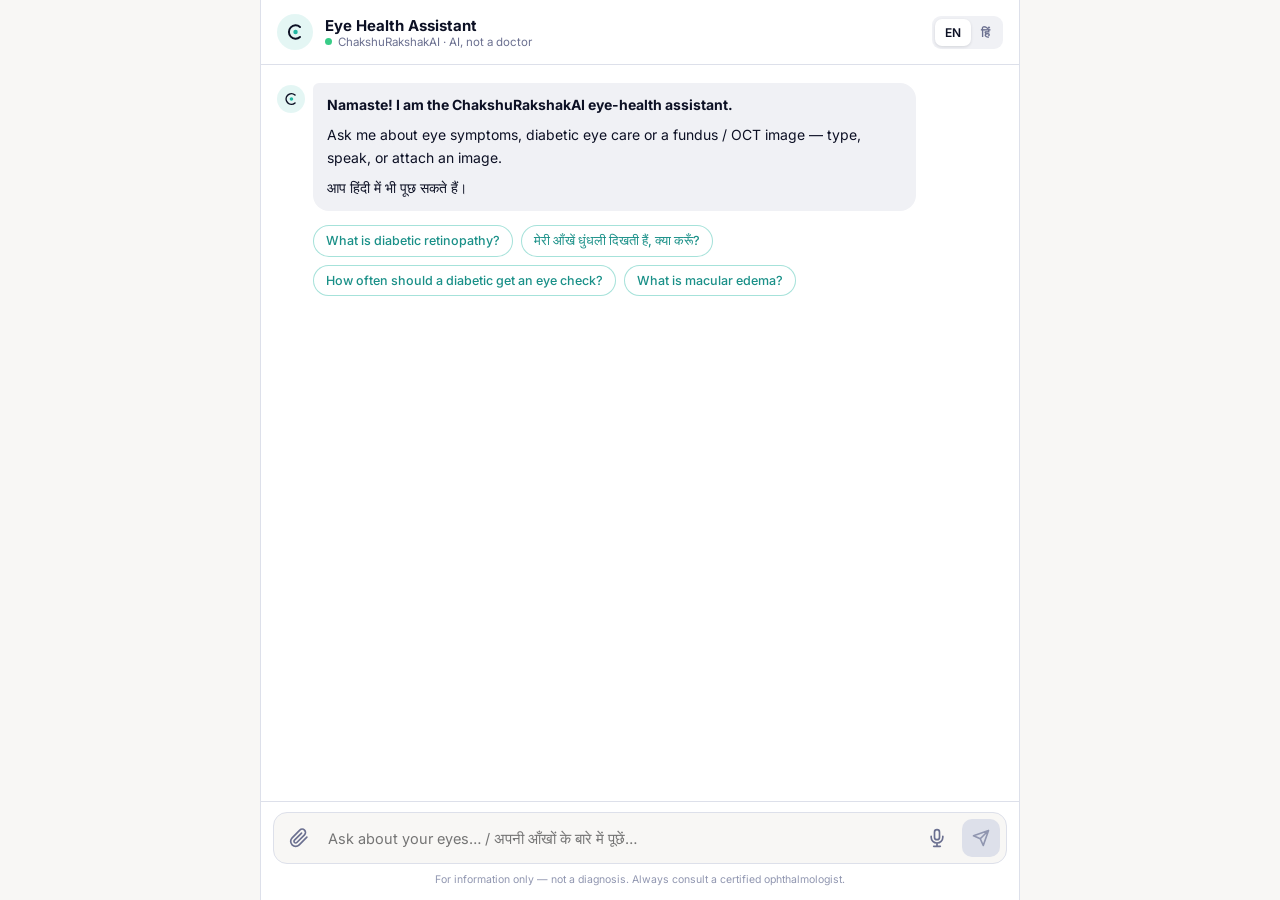
==== chat.html @ 50544662 "Stream the chatbot answer as it is written MedGemma runs on a GPU shared with training, so a complet" ====
<!DOCTYPE html>
<html lang="en">
<head>
<meta charset="UTF-8">
<meta name="viewport" content="width=device-width, initial-scale=1.0">
<title>Eye Health Assistant · ChakshuRakshakAI</title>
<link rel="preconnect" href="https://fonts.googleapis.com">
<link href="https://fonts.googleapis.com/css2?family=Inter:wght@400;500;600;700;800&display=swap" rel="stylesheet">
<style>
  :root{
    --navy:#0C1024;--teal:#22B7A3;--teal-d:#1a9088;--coral:#F6815E;
    --offwhite:#F8F7F5;--white:#FFFFFF;--g100:#F0F1F5;--g200:#DDE0EA;--g300:#BCC0D2;
    --g400:#9096B0;--g500:#6B7090;--g600:#4A5070;--red:#F35858;
  }
  *{box-sizing:border-box;margin:0;padding:0;}
  html,body{height:100%;}
  body{font-family:'Inter',system-ui,sans-serif;background:var(--offwhite);color:var(--navy);display:flex;justify-content:center;}
  .chat{display:flex;flex-direction:column;width:100%;max-width:760px;height:100%;background:var(--white);border-left:1px solid var(--g200);border-right:1px solid var(--g200);}

  /* Header */
  .head{display:flex;align-items:center;gap:12px;padding:14px 16px;border-bottom:1px solid var(--g200);background:var(--white);}
  .logo{width:36px;height:36px;border-radius:50%;background:rgba(34,183,163,.12);display:grid;place-items:center;flex:none;}
  .head-text{flex:1;min-width:0;}
  .head-title{font-size:15px;font-weight:700;}
  .head-sub{font-size:11.5px;color:var(--g500);display:flex;align-items:center;gap:6px;}
  .head-sub i{width:7px;height:7px;border-radius:50%;background:#38CC87;display:inline-block;}
  .lang{display:flex;background:var(--g100);border-radius:9px;padding:3px;flex:none;}
  .lang button{font:600 12px 'Inter',sans-serif;border:none;background:none;color:var(--g500);padding:6px 10px;border-radius:7px;cursor:pointer;}
  .lang button.on{background:var(--white);color:var(--navy);box-shadow:0 1px 3px rgba(12,16,36,.12);}
  .close{display:none;border:none;background:none;font-size:22px;line-height:1;color:var(--g500);cursor:pointer;padding:4px 6px;}
  body.embedded .close{display:block;}

  /* Messages */
  .msgs{flex:1;overflow-y:auto;padding:18px 16px 8px;display:flex;flex-direction:column;gap:12px;scroll-behavior:smooth;}
  .row{display:flex;gap:8px;max-width:88%;}
  .row.user{align-self:flex-end;flex-direction:row-reverse;}
  .avatar{width:28px;height:28px;border-radius:50%;flex:none;display:grid;place-items:center;background:rgba(34,183,163,.12);margin-top:2px;}
  .row.user .avatar{display:none;}
  .bubble{padding:11px 14px;border-radius:16px;font-size:14px;line-height:1.6;word-wrap:break-word;overflow-wrap:anywhere;}
  .row.bot .bubble{background:var(--g100);border-top-left-radius:6px;}
  .row.user .bubble{background:var(--teal);color:var(--white);border-top-right-radius:6px;}
  .row.err .bubble{background:rgba(243,88,88,.08);color:#A12F2F;}
  .bubble img.att{display:block;max-width:220px;max-height:220px;border-radius:10px;margin-bottom:6px;}
  .bubble p{margin:0 0 8px;} .bubble p:last-child{margin-bottom:0;}
  .bubble ul,.bubble ol{margin:4px 0 8px 18px;} .bubble li{margin:2px 0;}
  .bubble strong{font-weight:700;}
  .clinic{display:inline-flex;align-items:center;gap:7px;margin-top:10px;font:700 13px 'Inter',sans-serif;color:var(--white);background:var(--navy);border-radius:10px;padding:10px 14px;text-decoration:none;}
  .clinic:hover{background:#1A2344;}
  .typing{display:inline-flex;gap:4px;padding:4px 2px;}
  .typing i{width:7px;height:7px;border-radius:50%;background:var(--g400);animation:blink 1.2s infinite;}
  .typing i:nth-child(2){animation-delay:.2s;} .typing i:nth-child(3){animation-delay:.4s;}
  @keyframes blink{0%,80%,100%{opacity:.3;transform:translateY(0);}40%{opacity:1;transform:translateY(-3px);}}
  .chips{display:flex;flex-wrap:wrap;gap:8px;padding:2px 0 4px 36px;}
  .chip{font:500 12.5px 'Inter',sans-serif;color:var(--teal-d);background:var(--white);border:1px solid rgba(34,183,163,.4);border-radius:20px;padding:7px 12px;cursor:pointer;}
  .chip:hover{background:rgba(34,183,163,.06);}

  /* Composer */
  .composer{border-top:1px solid var(--g200);padding:10px 12px 12px;background:var(--white);}
  .preview{display:none;align-items:center;gap:10px;background:var(--g100);border-radius:10px;padding:6px 8px;margin-bottom:8px;font-size:12px;color:var(--g600);}
  .preview.show{display:flex;}
  .preview img{width:40px;height:40px;object-fit:cover;border-radius:7px;}
  .preview span{flex:1;min-width:0;white-space:nowrap;overflow:hidden;text-overflow:ellipsis;}
  .preview button{border:none;background:none;font-size:18px;color:var(--g500);cursor:pointer;padding:0 4px;}
  .bar{display:flex;align-items:flex-end;gap:6px;background:var(--offwhite);border:1px solid var(--g200);border-radius:14px;padding:6px;}
  .bar:focus-within{border-color:var(--teal);}
  .icon{width:38px;height:38px;flex:none;border:none;background:none;border-radius:10px;display:grid;place-items:center;color:var(--g500);cursor:pointer;}
  .icon:hover{background:var(--g100);color:var(--navy);}
  .icon:disabled{opacity:.4;cursor:not-allowed;}
  .icon.listening{background:rgba(243,88,88,.12);color:var(--red);animation:pulse 1.4s infinite;}
  @keyframes pulse{0%{box-shadow:0 0 0 0 rgba(243,88,88,.45);}70%{box-shadow:0 0 0 8px rgba(243,88,88,0);}100%{box-shadow:0 0 0 0 rgba(243,88,88,0);}}
  textarea{flex:1;min-width:0;resize:none;border:none;background:none;outline:none;font:400 14.5px/1.5 'Inter',sans-serif;color:var(--navy);padding:8px 4px;max-height:140px;}
  .send{width:38px;height:38px;flex:none;border:none;border-radius:10px;background:var(--teal);color:var(--white);display:grid;place-items:center;cursor:pointer;}
  .send:hover{background:var(--teal-d);}
  .send:disabled{background:var(--g200);color:var(--g400);cursor:not-allowed;}
  .foot{font-size:10.5px;color:var(--g400);text-align:center;margin-top:8px;line-height:1.5;}
  @media (prefers-reduced-motion:reduce){.typing i,.icon.listening{animation:none;}}
</style>
</head>
<body>
<div class="chat">
  <header class="head">
    <div class="logo" aria-hidden="true">
      <svg width="20" height="20" viewBox="0 0 36 36"><path d="M27 9 A12 12 0 1 0 27 27" fill="none" stroke="#0C1024" stroke-width="3.5" stroke-linecap="round"/><circle cx="19" cy="18" r="4" fill="#22B7A3"/></svg>
    </div>
    <div class="head-text">
      <div class="head-title">Eye Health Assistant</div>
      <div class="head-sub"><i></i>ChakshuRakshakAI · AI, not a doctor</div>
    </div>
    <div class="lang" role="group" aria-label="Voice language">
      <button type="button" data-lang="en-US" class="on">EN</button>
      <button type="button" data-lang="hi-IN">हिं</button>
    </div>
    <button class="close" type="button" aria-label="Close chat" onclick="parent.postMessage({type:'chakshu-chat-close'},'*')">×</button>
  </header>

  <main class="msgs" id="msgs" aria-live="polite"></main>

  <footer class="composer">
    <div class="preview" id="preview">
      <img id="preview-img" alt="">
      <span id="preview-name"></span>
      <button type="button" aria-label="Remove image" onclick="clearImage()">×</button>
    </div>
    <div class="bar">
      <button class="icon" id="attach" type="button" title="Attach a fundus or OCT image" aria-label="Attach image">
        <svg width="20" height="20" viewBox="0 0 24 24" fill="none" stroke="currentColor" stroke-width="2" stroke-linecap="round" stroke-linejoin="round"><path d="M21.44 11.05 12.25 20.24a6 6 0 0 1-8.49-8.49l9.19-9.19a4 4 0 0 1 5.66 5.66l-9.2 9.19a2 2 0 0 1-2.83-2.83l8.49-8.48"/></svg>
      </button>
      <input type="file" id="file" accept="image/*" hidden>
      <textarea id="input" rows="1" placeholder="Ask about your eyes… / अपनी आँखों के बारे में पूछें…" aria-label="Message"></textarea>
      <button class="icon" id="mic" type="button" title="Speak" aria-label="Speak your question">
        <svg width="20" height="20" viewBox="0 0 24 24" fill="none" stroke="currentColor" stroke-width="2" stroke-linecap="round" stroke-linejoin="round"><rect x="9" y="2" width="6" height="12" rx="3"/><path d="M5 10v1a7 7 0 0 0 14 0v-1M12 18v4M8 22h8"/></svg>
      </button>
      <button class="send" id="send" type="button" aria-label="Send" disabled>
        <svg width="18" height="18" viewBox="0 0 24 24" fill="none" stroke="currentColor" stroke-width="2.2" stroke-linecap="round" stroke-linejoin="round"><path d="M22 2 11 13M22 2l-7 20-4-9-9-4 20-7z"/></svg>
      </button>
    </div>
    <div class="foot">For information only — not a diagnosis. Always consult a certified ophthalmologist.</div>
  </footer>
</div>

<script>
'use strict';

// The page is served from the website; the API is the workstation backend behind ngrok.
const API_URL = 'https://survive-carving-clinking.ngrok-free.dev/api/chat';
// The same answer, sent as it is written. Generation runs at a few tokens a second on a
// GPU shared with training, so this is the difference between waiting half a minute and
// reading along from the second word.
const STREAM_URL = API_URL + '/stream';
const HEADERS = { 'Content-Type': 'application/json', 'ngrok-skip-browser-warning': '1' };
const MAX_SIDE = 2048;             // downscale larger images before upload
const HISTORY_TURNS = 12;          // earlier messages sent back for context
const CLINIC_URL = 'https://www.google.com/maps/search/eye+clinic+near+me/';
const CLINIC_WORDS = /doctor|clinic|डॉक्टर|क्लिनिक/i;

const $ = id => document.getElementById(id);
const msgs = $('msgs'), input = $('input'), sendBtn = $('send'), micBtn = $('mic');
let image = null;                  // { dataUrl, name }
let history = [];                  // [{ role: 'user'|'model', text }]
let busy = false;
let lang = 'en-US';

if (window.self !== window.top) document.body.classList.add('embedded');

// ── Rendering ─────────────────────────────────────────────────────────────────

function esc(s) {
  return String(s).replace(/[&<>"']/g, c => ({ '&': '&amp;', '<': '&lt;', '>': '&gt;', '"': '&quot;', "'": '&#39;' }[c]));
}

// A small, safe Markdown subset: the text is escaped first, then **bold**, *italic*,
// headings, and bulleted / numbered lists are turned into HTML.
function md(text) {
  const inline = s => s.replace(/\*\*(.+?)\*\*/g, '<strong>$1</strong>').replace(/(^|[^*])\*([^*\n]+)\*/g, '$1<em>$2</em>');
  const out = []; let list = null;
  const close = () => { if (list) { out.push('</' + list + '>'); list = null; } };
  esc(text).split('\n').forEach(line => {
    const t = line.trim();
    let m;
    if (!t) { close(); return; }
    if ((m = t.match(/^[-*•]\s+(.*)/))) { if (list !== 'ul') { close(); out.push('<ul>'); list = 'ul'; } out.push('<li>' + inline(m[1]) + '</li>'); return; }
    if ((m = t.match(/^\d+[.)]\s+(.*)/))) { if (list !== 'ol') { close(); out.push('<ol>'); list = 'ol'; } out.push('<li>' + inline(m[1]) + '</li>'); return; }
    close();
    if ((m = t.match(/^#{1,6}\s+(.*)/))) { out.push('<p><strong>' + inline(m[1]) + '</strong></p>'); return; }
    out.push('<p>' + inline(t) + '</p>');
  });
  close();
  return out.join('');
}

const BOT_ICON = '<svg width="16" height="16" viewBox="0 0 36 36"><path d="M27 9 A12 12 0 1 0 27 27" fill="none" stroke="#0C1024" stroke-width="3.5" stroke-linecap="round"/><circle cx="19" cy="18" r="4" fill="#22B7A3"/></svg>';

function addRow(kind, html) {
  const row = document.createElement('div');
  row.className = 'row ' + kind;
  row.innerHTML = '<div class="avatar" aria-hidden="true">' + BOT_ICON + '</div><div class="bubble">' + html + '</div>';
  msgs.appendChild(row);
  msgs.scrollTop = msgs.scrollHeight;
  return row;
}

function addBot(text) {
  let html = md(text);
  if (CLINIC_WORDS.test(text)) {
    html += '<a class="clinic" href="' + CLINIC_URL + '" target="_blank" rel="noopener">📍 Find Eye Clinics Near Me</a>';
  }
  return addRow('bot', html);
}

function welcome() {
  addRow('bot', md('**Namaste! I am the ChakshuRakshakAI eye-health assistant.**\n' +
    'Ask me about eye symptoms, diabetic eye care or a fundus / OCT image — type, speak, or attach an image.\n' +
    'आप हिंदी में भी पूछ सकते हैं।'));
  const chips = document.createElement('div');
  chips.className = 'chips';
  ['What is diabetic retinopathy?', 'मेरी आँखें धुंधली दिखती हैं, क्या करूँ?', 'How often should a diabetic get an eye check?', 'What is macular edema?']
    .forEach(q => {
      const b = document.createElement('button');
      b.className = 'chip'; b.type = 'button'; b.textContent = q;
      b.onclick = () => { input.value = q; chips.remove(); send(); };
      chips.appendChild(b);
    });
  msgs.appendChild(chips);
}

// ── Sending ───────────────────────────────────────────────────────────────────

function refreshSend() { sendBtn.disabled = busy || (!input.value.trim() && !image); }

// Read the streamed answer, handing each piece to `onText` as the whole text so far.
async function streamReply(payload, onText) {
  const r = await fetch(STREAM_URL, { method: 'POST', headers: HEADERS, body: JSON.stringify(payload) });
  if (!r.ok) {
    const d = await r.json().catch(() => ({}));
    throw new Error(d.detail && typeof d.detail === 'string' ? d.detail : 'Something went wrong (' + r.status + ').');
  }
  if (!r.body || !r.body.getReader) throw new Error('no-stream');
  const reader = r.body.getReader();
  const dec = new TextDecoder();
  let buf = '', full = '', streamErr = null;
  for (;;) {
    const { value, done } = await reader.read();
    if (done) break;
    buf += dec.decode(value, { stream: true });
    let i;
    while ((i = buf.indexOf('\n\n')) >= 0) {
      const line = buf.slice(0, i).split('\n').find(l => l.indexOf('data:') === 0);
      buf = buf.slice(i + 2);
      if (!line) continue;
      let d;
      try { d = JSON.parse(line.slice(5).trim()); } catch (e) { continue; }
      if (d.delta) { full += d.delta; onText(full); }
      else if (d.error) streamErr = d.error;
    }
  }
  if (!full && streamErr) throw new Error(streamErr);
  return full;
}

// The whole answer in one response. Used when streaming is not available.
async function plainReply(payload) {
  const r = await fetch(API_URL, { method: 'POST', headers: HEADERS, body: JSON.stringify(payload) });
  const d = await r.json().catch(() => ({}));
  if (!r.ok) throw new Error(d.detail && typeof d.detail === 'string' ? d.detail : 'Something went wrong (' + r.status + ').');
  return d.reply || '';
}

async function send() {
  const text = input.value.trim();
  if (busy || (!text && !image)) return;
  busy = true; refreshSend();
  document.querySelectorAll('.chips').forEach(c => c.remove());

  addRow('user', (image ? '<img class="att" src="' + image.dataUrl + '" alt="Attached image">' : '') + (text ? md(text) : ''));
  const payload = { message: text, history: history.slice(-HISTORY_TURNS) };
  if (image) payload.image = image.dataUrl;
  input.value = ''; autoGrow(); clearImage();

  const typing = addRow('bot', '<span class="typing"><i></i><i></i><i></i></span>');
  let bubble = null;
  // The first piece of text replaces the typing dots; later ones rewrite the bubble.
  const onText = sofar => {
    if (!bubble) { typing.remove(); bubble = addRow('bot', '').querySelector('.bubble'); }
    bubble.innerHTML = md(sofar);
    msgs.scrollTop = msgs.scrollHeight;
  };

  try {
    let reply;
    try {
      reply = await streamReply(payload, onText);
    } catch (e) {
      if (bubble) throw e;                 // part of the answer is already on screen
      reply = await plainReply(payload);   // nothing shown yet: ask for it in one piece
    }
    if (!reply) throw new Error('The assistant did not answer. Please try again.');
    if (bubble) {
      if (CLINIC_WORDS.test(reply)) {
        bubble.insertAdjacentHTML('beforeend',
          '<a class="clinic" href="' + CLINIC_URL + '" target="_blank" rel="noopener">&#128205; Find Eye Clinics Near Me</a>');
      }
    } else {
      typing.remove();
      addBot(reply);
    }
    history.push({ role: 'user', text: text || '[shared an eye image]' }, { role: 'model', text: reply });
  } catch (e) {
    if (!bubble) typing.remove();
    addRow('err', esc(e.message || 'Could not reach the assistant. Check your connection and try again.'));
  }
  busy = false; refreshSend(); input.focus();
}
sendBtn.onclick = send;
input.addEventListener('keydown', e => { if (e.key === 'Enter' && !e.shiftKey) { e.preventDefault(); send(); } });
function autoGrow() { input.style.height = 'auto'; input.style.height = Math.min(input.scrollHeight, 140) + 'px'; }
input.addEventListener('input', () => { autoGrow(); refreshSend(); });

// ── Image attachment ──────────────────────────────────────────────────────────

$('attach').onclick = () => $('file').click();
$('file').onchange = e => { const f = e.target.files[0]; if (f) attach(f); e.target.value = ''; };

// Read the image as a data URL; scale very large photos down so uploads stay small.
function attach(file) {
  if (!file.type.startsWith('image/')) { addRow('err', 'Please attach an image file (fundus or OCT scan).'); return; }
  const reader = new FileReader();
  reader.onload = () => {
    const img = new Image();
    img.onload = () => {
      let dataUrl = reader.result;
      const k = Math.min(1, MAX_SIDE / Math.max(img.naturalWidth, img.naturalHeight));
      if (k < 1 || file.size > 4 * 1024 * 1024 || !/^image\/(jpeg|png|webp)$/.test(file.type)) {
        const c = document.createElement('canvas');
        c.width = Math.round(img.naturalWidth * k); c.height = Math.round(img.naturalHeight * k);
        c.getContext('2d').drawImage(img, 0, 0, c.width, c.height);
        dataUrl = c.toDataURL('image/jpeg', 0.9);
      }
      image = { dataUrl, name: file.name };
      $('preview-img').src = dataUrl; $('preview-name').textContent = file.name;
      $('preview').classList.add('show'); refreshSend();
    };
    img.onerror = () => addRow('err', 'This image could not be opened. Try a JPG or PNG.');
    img.src = reader.result;
  };
  reader.readAsDataURL(file);
}

function clearImage() { image = null; $('preview').classList.remove('show'); $('preview-img').removeAttribute('src'); refreshSend(); }

// ── Voice input (Web Speech API) ──────────────────────────────────────────────

document.querySelectorAll('.lang button').forEach(b => b.onclick = () => {
  lang = b.dataset.lang;
  document.querySelectorAll('.lang button').forEach(x => x.classList.toggle('on', x === b));
  if (recognition) recognition.lang = lang;
});

const SR = window.SpeechRecognition || window.webkitSpeechRecognition;
let recognition = null, listening = false, baseText = '';
if (!SR) {
  micBtn.disabled = true;
  micBtn.title = 'Voice input is not supported in this browser (try Chrome or Edge).';
} else {
  recognition = new SR();
  recognition.lang = lang;
  recognition.interimResults = true;
  recognition.continuous = false;
  recognition.onresult = e => {
    let said = '';
    for (let i = 0; i < e.results.length; i++) said += e.results[i][0].transcript;
    input.value = (baseText ? baseText + ' ' : '') + said;
    autoGrow(); refreshSend();
  };
  recognition.onerror = e => {
    if (e.error === 'not-allowed' || e.error === 'service-not-allowed') addRow('err', 'Microphone permission was denied. Allow the microphone to use voice input.');
  };
  recognition.onend = () => { listening = false; micBtn.classList.remove('listening'); micBtn.title = 'Speak'; };
  micBtn.onclick = () => {
    if (listening) { recognition.stop(); return; }
    baseText = input.value.trim();
    try { recognition.lang = lang; recognition.start(); listening = true; micBtn.classList.add('listening'); micBtn.title = 'Listening… tap to stop'; }
    catch (e) { /* start() throws if already started */ }
  };
}

welcome();
</script>
</body>
</html>
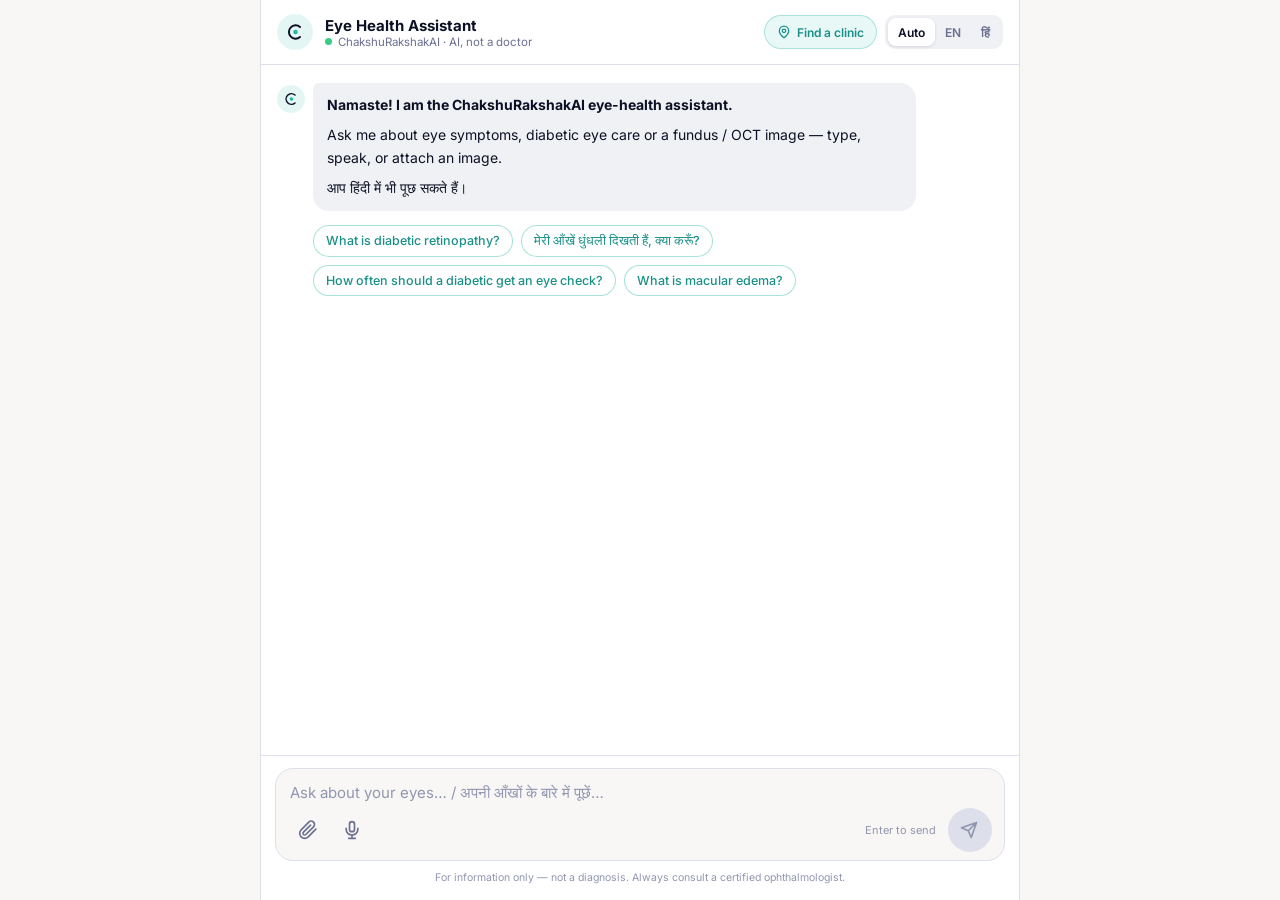
==== commit 857d1d58: "Chat: clinic finder, a language choice, and a roomier composer The header gets a Find a clinic link " ====
--- a/chat.html
+++ b/chat.html
@@ -24,9 +24,17 @@
   .head-title{font-size:15px;font-weight:700;}
   .head-sub{font-size:11.5px;color:var(--g500);display:flex;align-items:center;gap:6px;}
   .head-sub i{width:7px;height:7px;border-radius:50%;background:#38CC87;display:inline-block;}
-  .lang{display:flex;background:var(--g100);border-radius:9px;padding:3px;flex:none;}
-  .lang button{font:600 12px 'Inter',sans-serif;border:none;background:none;color:var(--g500);padding:6px 10px;border-radius:7px;cursor:pointer;}
+  .head-actions{display:flex;align-items:center;gap:8px;flex:none;}
+  /* Straight to a clinic search, without having to ask for one first. */
+  .find{display:inline-flex;align-items:center;gap:6px;font:600 12px 'Inter',sans-serif;color:var(--teal-d);background:rgba(34,183,163,.1);border:1px solid rgba(34,183,163,.32);border-radius:20px;padding:0 12px;height:34px;text-decoration:none;white-space:nowrap;transition:background .15s;}
+  .find:hover{background:rgba(34,183,163,.2);}
+  .find:focus-visible{outline:2px solid var(--teal);outline-offset:2px;}
+  .find svg{flex:none;}
+  .lang{display:flex;background:var(--g100);border-radius:10px;padding:3px;flex:none;}
+  .lang button{font:600 12px 'Inter',sans-serif;border:none;background:none;color:var(--g500);padding:0 10px;height:28px;border-radius:8px;cursor:pointer;transition:color .15s;}
   .lang button.on{background:var(--white);color:var(--navy);box-shadow:0 1px 3px rgba(12,16,36,.12);}
+  .lang button:hover:not(.on){color:var(--navy);}
+  .lang button:focus-visible{outline:2px solid var(--teal);outline-offset:1px;}
   .close{display:none;border:none;background:none;font-size:22px;line-height:1;color:var(--g500);cursor:pointer;padding:4px 6px;}
   body.embedded .close{display:block;}
 
@@ -54,26 +62,37 @@
   .chip{font:500 12.5px 'Inter',sans-serif;color:var(--teal-d);background:var(--white);border:1px solid rgba(34,183,163,.4);border-radius:20px;padding:7px 12px;cursor:pointer;}
   .chip:hover{background:rgba(34,183,163,.06);}
 
-  /* Composer */
-  .composer{border-top:1px solid var(--g200);padding:10px 12px 12px;background:var(--white);}
-  .preview{display:none;align-items:center;gap:10px;background:var(--g100);border-radius:10px;padding:6px 8px;margin-bottom:8px;font-size:12px;color:var(--g600);}
+  /* Composer: the message gets the full width, the controls sit on their own line
+     underneath, so neither crowds the other. */
+  .composer{border-top:1px solid var(--g200);padding:12px 14px 14px;background:var(--white);}
+  .preview{display:none;align-items:center;gap:10px;background:var(--g100);border-radius:12px;padding:7px 9px;margin-bottom:9px;font-size:12px;color:var(--g600);}
   .preview.show{display:flex;}
-  .preview img{width:40px;height:40px;object-fit:cover;border-radius:7px;}
+  .preview img{width:42px;height:42px;object-fit:cover;border-radius:8px;}
   .preview span{flex:1;min-width:0;white-space:nowrap;overflow:hidden;text-overflow:ellipsis;}
-  .preview button{border:none;background:none;font-size:18px;color:var(--g500);cursor:pointer;padding:0 4px;}
-  .bar{display:flex;align-items:flex-end;gap:6px;background:var(--offwhite);border:1px solid var(--g200);border-radius:14px;padding:6px;}
-  .bar:focus-within{border-color:var(--teal);}
-  .icon{width:38px;height:38px;flex:none;border:none;background:none;border-radius:10px;display:grid;place-items:center;color:var(--g500);cursor:pointer;}
-  .icon:hover{background:var(--g100);color:var(--navy);}
+  .preview button{border:none;background:none;font-size:18px;color:var(--g500);cursor:pointer;padding:0 6px;border-radius:6px;}
+  .preview button:hover{background:var(--g200);color:var(--navy);}
+  .bar{background:var(--offwhite);border:1.5px solid var(--g200);border-radius:18px;padding:10px 12px 8px;transition:border-color .15s,box-shadow .15s;}
+  .bar:focus-within{border-color:var(--teal);box-shadow:0 0 0 3px rgba(34,183,163,.14);background:var(--white);}
+  textarea{display:block;width:100%;resize:none;border:none;background:none;outline:none;font:400 15px/1.55 'Inter',sans-serif;color:var(--navy);max-height:150px;padding:2px 2px 0;}
+  textarea::placeholder{color:var(--g400);}
+  .tools{display:flex;align-items:center;gap:4px;margin-top:4px;}
+  .tools .spacer{flex:1;}
+  .hint{font-size:11px;color:var(--g400);margin-right:8px;white-space:nowrap;}
+  .icon{width:40px;height:40px;flex:none;border:none;background:none;border-radius:12px;display:grid;place-items:center;color:var(--g500);cursor:pointer;transition:background .15s,color .15s;}
+  .icon:hover{background:var(--g200);color:var(--navy);}
+  .icon:focus-visible{outline:2px solid var(--teal);outline-offset:1px;}
   .icon:disabled{opacity:.4;cursor:not-allowed;}
   .icon.listening{background:rgba(243,88,88,.12);color:var(--red);animation:pulse 1.4s infinite;}
   @keyframes pulse{0%{box-shadow:0 0 0 0 rgba(243,88,88,.45);}70%{box-shadow:0 0 0 8px rgba(243,88,88,0);}100%{box-shadow:0 0 0 0 rgba(243,88,88,0);}}
-  textarea{flex:1;min-width:0;resize:none;border:none;background:none;outline:none;font:400 14.5px/1.5 'Inter',sans-serif;color:var(--navy);padding:8px 4px;max-height:140px;}
-  .send{width:38px;height:38px;flex:none;border:none;border-radius:10px;background:var(--teal);color:var(--white);display:grid;place-items:center;cursor:pointer;}
-  .send:hover{background:var(--teal-d);}
+  .send{width:44px;height:44px;flex:none;border:none;border-radius:50%;background:var(--teal);color:var(--white);display:grid;place-items:center;cursor:pointer;transition:background .15s,transform .1s;}
+  .send:hover:enabled{background:var(--teal-d);}
+  .send:active:enabled{transform:scale(.94);}
+  .send:focus-visible{outline:2px solid var(--teal-d);outline-offset:2px;}
   .send:disabled{background:var(--g200);color:var(--g400);cursor:not-allowed;}
-  .foot{font-size:10.5px;color:var(--g400);text-align:center;margin-top:8px;line-height:1.5;}
-  @media (prefers-reduced-motion:reduce){.typing i,.icon.listening{animation:none;}}
+  .send svg{margin-left:-2px;}
+  .foot{font-size:10.5px;color:var(--g400);text-align:center;margin-top:9px;line-height:1.5;}
+  @media (max-width:420px){.hint{display:none;}.find span{display:none;}.find{padding:0 9px;}}
+  @media (prefers-reduced-motion:reduce){.typing i,.icon.listening,.send{animation:none;transition:none;}}
 </style>
 </head>
 <body>
@@ -86,9 +105,16 @@
       <div class="head-title">Eye Health Assistant</div>
       <div class="head-sub"><i></i>ChakshuRakshakAI · AI, not a doctor</div>
     </div>
-    <div class="lang" role="group" aria-label="Voice language">
-      <button type="button" data-lang="en-US" class="on">EN</button>
-      <button type="button" data-lang="hi-IN">हिं</button>
+    <div class="head-actions">
+      <a class="find" href="https://www.google.com/maps/search/eye+hospital+OR+ophthalmologist+OR+retina+clinic+near+me/" target="_blank" rel="noopener" title="Find an eye hospital, ophthalmologist or retina clinic near you">
+        <svg width="14" height="14" viewBox="0 0 24 24" fill="none" stroke="currentColor" stroke-width="2.2" stroke-linecap="round" stroke-linejoin="round"><path d="M20 10c0 6-8 12-8 12s-8-6-8-12a8 8 0 0 1 16 0z"/><circle cx="12" cy="10" r="3"/></svg>
+        <span>Find a clinic</span>
+      </a>
+      <div class="lang" role="group" aria-label="Answer language">
+        <button type="button" data-lang="auto" class="on" title="Answer in whichever language you write in">Auto</button>
+        <button type="button" data-lang="en" title="Always answer in English">EN</button>
+        <button type="button" data-lang="hi" title="हमेशा हिंदी में जवाब">हिं</button>
+      </div>
     </div>
     <button class="close" type="button" aria-label="Close chat" onclick="parent.postMessage({type:'chakshu-chat-close'},'*')">×</button>
   </header>
@@ -102,17 +128,21 @@
       <button type="button" aria-label="Remove image" onclick="clearImage()">×</button>
     </div>
     <div class="bar">
-      <button class="icon" id="attach" type="button" title="Attach a fundus or OCT image" aria-label="Attach image">
-        <svg width="20" height="20" viewBox="0 0 24 24" fill="none" stroke="currentColor" stroke-width="2" stroke-linecap="round" stroke-linejoin="round"><path d="M21.44 11.05 12.25 20.24a6 6 0 0 1-8.49-8.49l9.19-9.19a4 4 0 0 1 5.66 5.66l-9.2 9.19a2 2 0 0 1-2.83-2.83l8.49-8.48"/></svg>
-      </button>
-      <input type="file" id="file" accept="image/*" hidden>
       <textarea id="input" rows="1" placeholder="Ask about your eyes… / अपनी आँखों के बारे में पूछें…" aria-label="Message"></textarea>
-      <button class="icon" id="mic" type="button" title="Speak" aria-label="Speak your question">
-        <svg width="20" height="20" viewBox="0 0 24 24" fill="none" stroke="currentColor" stroke-width="2" stroke-linecap="round" stroke-linejoin="round"><rect x="9" y="2" width="6" height="12" rx="3"/><path d="M5 10v1a7 7 0 0 0 14 0v-1M12 18v4M8 22h8"/></svg>
-      </button>
-      <button class="send" id="send" type="button" aria-label="Send" disabled>
-        <svg width="18" height="18" viewBox="0 0 24 24" fill="none" stroke="currentColor" stroke-width="2.2" stroke-linecap="round" stroke-linejoin="round"><path d="M22 2 11 13M22 2l-7 20-4-9-9-4 20-7z"/></svg>
-      </button>
+      <div class="tools">
+        <button class="icon" id="attach" type="button" title="Attach a fundus or OCT image" aria-label="Attach image">
+          <svg width="20" height="20" viewBox="0 0 24 24" fill="none" stroke="currentColor" stroke-width="2" stroke-linecap="round" stroke-linejoin="round"><path d="M21.44 11.05 12.25 20.24a6 6 0 0 1-8.49-8.49l9.19-9.19a4 4 0 0 1 5.66 5.66l-9.2 9.19a2 2 0 0 1-2.83-2.83l8.49-8.48"/></svg>
+        </button>
+        <input type="file" id="file" accept="image/*" hidden>
+        <button class="icon" id="mic" type="button" title="Speak" aria-label="Speak your question">
+          <svg width="20" height="20" viewBox="0 0 24 24" fill="none" stroke="currentColor" stroke-width="2" stroke-linecap="round" stroke-linejoin="round"><rect x="9" y="2" width="6" height="12" rx="3"/><path d="M5 10v1a7 7 0 0 0 14 0v-1M12 18v4M8 22h8"/></svg>
+        </button>
+        <span class="spacer"></span>
+        <span class="hint">Enter to send</span>
+        <button class="send" id="send" type="button" aria-label="Send" disabled>
+          <svg width="18" height="18" viewBox="0 0 24 24" fill="none" stroke="currentColor" stroke-width="2.2" stroke-linecap="round" stroke-linejoin="round"><path d="M22 2 11 13M22 2l-7 20-4-9-9-4 20-7z"/></svg>
+        </button>
+      </div>
     </div>
     <div class="foot">For information only — not a diagnosis. Always consult a certified ophthalmologist.</div>
   </footer>
@@ -138,7 +168,8 @@
 let image = null;                  // { dataUrl, name }
 let history = [];                  // [{ role: 'user'|'model', text }]
 let busy = false;
-let lang = 'en-US';
+let answerLang = 'auto';           // 'auto' | 'en' | 'hi' - picked in the header
+let speechLang = 'en-US';          // what the microphone listens for
 
 if (window.self !== window.top) document.body.classList.add('embedded');
 
@@ -253,6 +284,7 @@
 
   addRow('user', (image ? '<img class="att" src="' + image.dataUrl + '" alt="Attached image">' : '') + (text ? md(text) : ''));
   const payload = { message: text, history: history.slice(-HISTORY_TURNS) };
+  if (answerLang !== 'auto') payload.lang = answerLang;
   if (image) payload.image = image.dataUrl;
   input.value = ''; autoGrow(); clearImage();
 
@@ -329,10 +361,17 @@
 
 // ── Voice input (Web Speech API) ──────────────────────────────────────────────
 
+// The picked language drives both the answer and what the microphone listens for.
+// 'auto' leaves the answer to follow whatever language the question was written in.
 document.querySelectorAll('.lang button').forEach(b => b.onclick = () => {
-  lang = b.dataset.lang;
-  document.querySelectorAll('.lang button').forEach(x => x.classList.toggle('on', x === b));
-  if (recognition) recognition.lang = lang;
+  answerLang = b.dataset.lang;
+  speechLang = answerLang === 'hi' ? 'hi-IN' : 'en-US';
+  document.querySelectorAll('.lang button').forEach(x => {
+    const on = x === b;
+    x.classList.toggle('on', on);
+    x.setAttribute('aria-pressed', on ? 'true' : 'false');
+  });
+  if (recognition) recognition.lang = speechLang;
 });
 
 const SR = window.SpeechRecognition || window.webkitSpeechRecognition;
@@ -342,7 +381,7 @@
   micBtn.title = 'Voice input is not supported in this browser (try Chrome or Edge).';
 } else {
   recognition = new SR();
-  recognition.lang = lang;
+  recognition.lang = speechLang;
   recognition.interimResults = true;
   recognition.continuous = false;
   recognition.onresult = e => {
@@ -358,7 +397,7 @@
   micBtn.onclick = () => {
     if (listening) { recognition.stop(); return; }
     baseText = input.value.trim();
-    try { recognition.lang = lang; recognition.start(); listening = true; micBtn.classList.add('listening'); micBtn.title = 'Listening… tap to stop'; }
+    try { recognition.lang = speechLang; recognition.start(); listening = true; micBtn.classList.add('listening'); micBtn.title = 'Listening… tap to stop'; }
     catch (e) { /* start() throws if already started */ }
   };
 }
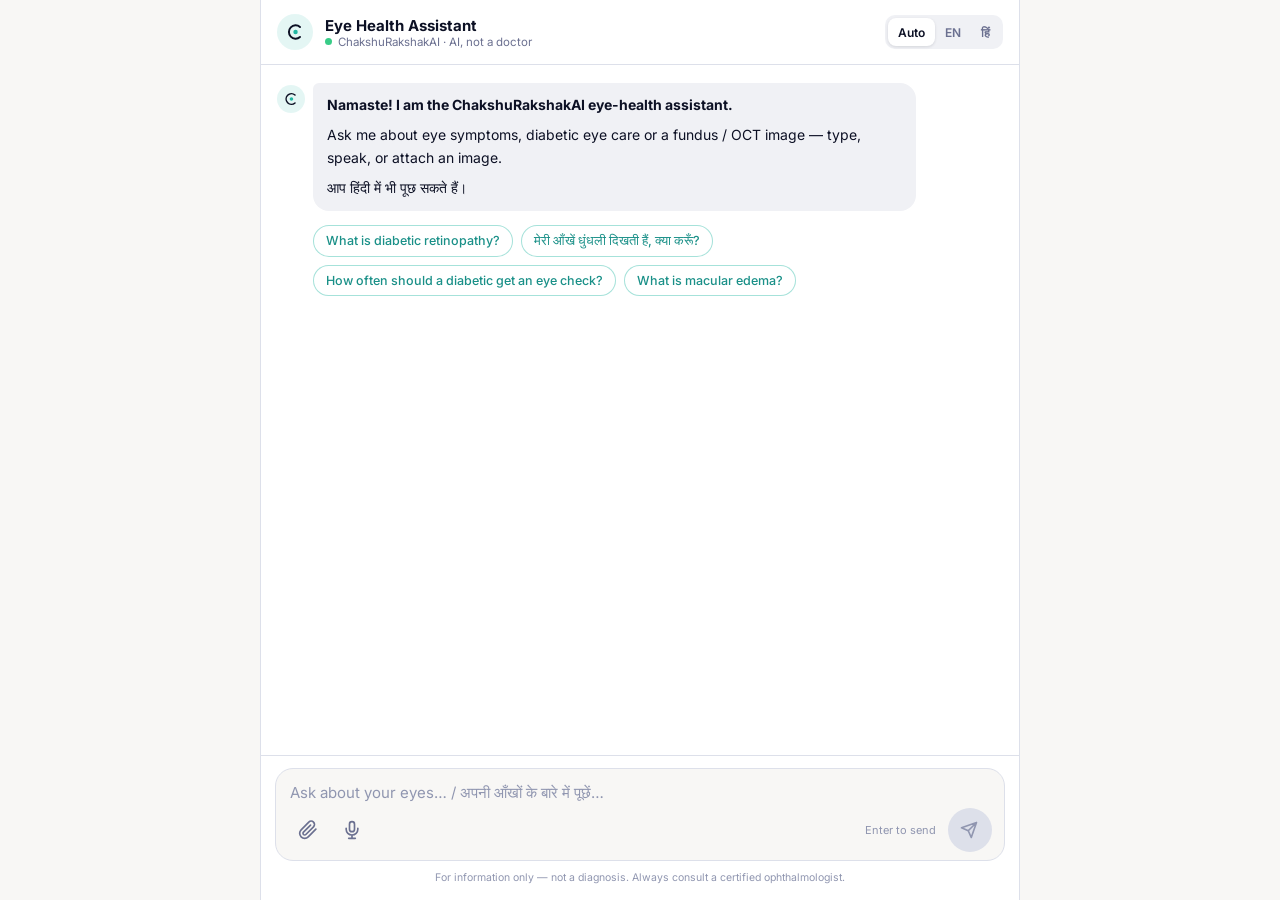
==== commit 8e41f624: "Give the clinic finder its own page instead of a chat button The map link in the chat header was eas" ====
--- a/chat.html
+++ b/chat.html
@@ -21,15 +21,11 @@
   .head{display:flex;align-items:center;gap:12px;padding:14px 16px;border-bottom:1px solid var(--g200);background:var(--white);}
   .logo{width:36px;height:36px;border-radius:50%;background:rgba(34,183,163,.12);display:grid;place-items:center;flex:none;}
   .head-text{flex:1;min-width:0;}
-  .head-title{font-size:15px;font-weight:700;}
-  .head-sub{font-size:11.5px;color:var(--g500);display:flex;align-items:center;gap:6px;}
+  .head-title{font-size:15px;font-weight:700;white-space:nowrap;overflow:hidden;text-overflow:ellipsis;}
+  .head-sub{font-size:11.5px;color:var(--g500);display:flex;align-items:center;gap:6px;white-space:nowrap;overflow:hidden;}
   .head-sub i{width:7px;height:7px;border-radius:50%;background:#38CC87;display:inline-block;}
   .head-actions{display:flex;align-items:center;gap:8px;flex:none;}
   /* Straight to a clinic search, without having to ask for one first. */
-  .find{display:inline-flex;align-items:center;gap:6px;font:600 12px 'Inter',sans-serif;color:var(--teal-d);background:rgba(34,183,163,.1);border:1px solid rgba(34,183,163,.32);border-radius:20px;padding:0 12px;height:34px;text-decoration:none;white-space:nowrap;transition:background .15s;}
-  .find:hover{background:rgba(34,183,163,.2);}
-  .find:focus-visible{outline:2px solid var(--teal);outline-offset:2px;}
-  .find svg{flex:none;}
   .lang{display:flex;background:var(--g100);border-radius:10px;padding:3px;flex:none;}
   .lang button{font:600 12px 'Inter',sans-serif;border:none;background:none;color:var(--g500);padding:0 10px;height:28px;border-radius:8px;cursor:pointer;transition:color .15s;}
   .lang button.on{background:var(--white);color:var(--navy);box-shadow:0 1px 3px rgba(12,16,36,.12);}
@@ -91,7 +87,9 @@
   .send:disabled{background:var(--g200);color:var(--g400);cursor:not-allowed;}
   .send svg{margin-left:-2px;}
   .foot{font-size:10.5px;color:var(--g400);text-align:center;margin-top:9px;line-height:1.5;}
-  @media (max-width:420px){.hint{display:none;}.find span{display:none;}.find{padding:0 9px;}}
+  /* The widget panel is 400px wide wherever it is embedded, so the pin goes label-less
+     there and keeps its name through aria-label; the full-page view is wide enough. */
+  @media (max-width:430px){.hint{display:none;}}
   @media (prefers-reduced-motion:reduce){.typing i,.icon.listening,.send{animation:none;transition:none;}}
 </style>
 </head>
@@ -106,10 +104,6 @@
       <div class="head-sub"><i></i>ChakshuRakshakAI · AI, not a doctor</div>
     </div>
     <div class="head-actions">
-      <a class="find" href="https://www.google.com/maps/search/eye+hospital+OR+ophthalmologist+OR+retina+clinic+near+me/" target="_blank" rel="noopener" title="Find an eye hospital, ophthalmologist or retina clinic near you">
-        <svg width="14" height="14" viewBox="0 0 24 24" fill="none" stroke="currentColor" stroke-width="2.2" stroke-linecap="round" stroke-linejoin="round"><path d="M20 10c0 6-8 12-8 12s-8-6-8-12a8 8 0 0 1 16 0z"/><circle cx="12" cy="10" r="3"/></svg>
-        <span>Find a clinic</span>
-      </a>
       <div class="lang" role="group" aria-label="Answer language">
         <button type="button" data-lang="auto" class="on" title="Answer in whichever language you write in">Auto</button>
         <button type="button" data-lang="en" title="Always answer in English">EN</button>
@@ -128,7 +122,7 @@
       <button type="button" aria-label="Remove image" onclick="clearImage()">×</button>
     </div>
     <div class="bar">
-      <textarea id="input" rows="1" placeholder="Ask about your eyes… / अपनी आँखों के बारे में पूछें…" aria-label="Message"></textarea>
+      <textarea id="input" rows="1" enterkeyhint="send" placeholder="Ask about your eyes… / अपनी आँखों के बारे में पूछें…" aria-label="Message"></textarea>
       <div class="tools">
         <button class="icon" id="attach" type="button" title="Attach a fundus or OCT image" aria-label="Attach image">
           <svg width="20" height="20" viewBox="0 0 24 24" fill="none" stroke="currentColor" stroke-width="2" stroke-linecap="round" stroke-linejoin="round"><path d="M21.44 11.05 12.25 20.24a6 6 0 0 1-8.49-8.49l9.19-9.19a4 4 0 0 1 5.66 5.66l-9.2 9.19a2 2 0 0 1-2.83-2.83l8.49-8.48"/></svg>
@@ -280,6 +274,8 @@
   const text = input.value.trim();
   if (busy || (!text && !image)) return;
   busy = true; refreshSend();
+  // the message is on its way: stop dictating into the box it just emptied
+  if (recognition && wantListening) { wantListening = false; recognition.stop(); }
   document.querySelectorAll('.chips').forEach(c => c.remove());
 
   addRow('user', (image ? '<img class="att" src="' + image.dataUrl + '" alt="Attached image">' : '') + (text ? md(text) : ''));
@@ -323,7 +319,23 @@
   busy = false; refreshSend(); input.focus();
 }
 sendBtn.onclick = send;
-input.addEventListener('keydown', e => { if (e.key === 'Enter' && !e.shiftKey) { e.preventDefault(); send(); } });
+// Enter sends, Shift+Enter makes a new line. keydown covers a physical keyboard, but it
+// is unreliable while an input method is composing (Hindi typing) and on some on-screen
+// keyboards, so beforeinput catches the line break those produce instead.
+let enterWithShift = false;
+input.addEventListener('keydown', e => {
+  enterWithShift = e.shiftKey;
+  if (e.key === 'Enter' && !e.shiftKey && !e.isComposing && e.keyCode !== 229) {
+    e.preventDefault();
+    send();
+  }
+});
+input.addEventListener('beforeinput', e => {
+  if (e.inputType === 'insertLineBreak' && !enterWithShift) {
+    e.preventDefault();
+    send();
+  }
+});
 function autoGrow() { input.style.height = 'auto'; input.style.height = Math.min(input.scrollHeight, 140) + 'px'; }
 input.addEventListener('input', () => { autoGrow(); refreshSend(); });
 
@@ -375,7 +387,7 @@
 });
 
 const SR = window.SpeechRecognition || window.webkitSpeechRecognition;
-let recognition = null, listening = false, baseText = '';
+let recognition = null, listening = false, wantListening = false, baseText = '', finalText = '';
 if (!SR) {
   micBtn.disabled = true;
   micBtn.title = 'Voice input is not supported in this browser (try Chrome or Edge).';
@@ -383,25 +395,50 @@
   recognition = new SR();
   recognition.lang = speechLang;
   recognition.interimResults = true;
-  recognition.continuous = false;
+  // Keep the microphone open until it is switched off. The browser still ends its own
+  // session on a pause, so onend starts a fresh one while the user still wants to talk.
+  recognition.continuous = true;
   recognition.onresult = e => {
-    let said = '';
-    for (let i = 0; i < e.results.length; i++) said += e.results[i][0].transcript;
+    let interim = '';
+    for (let i = e.resultIndex; i < e.results.length; i++) {
+      const r = e.results[i];
+      if (r.isFinal) finalText += r[0].transcript;
+      else interim += r[0].transcript;
+    }
+    const said = (finalText + interim).trim();
     input.value = (baseText ? baseText + ' ' : '') + said;
     autoGrow(); refreshSend();
   };
   recognition.onerror = e => {
-    if (e.error === 'not-allowed' || e.error === 'service-not-allowed') addRow('err', 'Microphone permission was denied. Allow the microphone to use voice input.');
-  };
-  recognition.onend = () => { listening = false; micBtn.classList.remove('listening'); micBtn.title = 'Speak'; };
+    // A silence ('no-speech') or a restart ('aborted') is normal; onend picks it up again.
+    if (e.error === 'not-allowed' || e.error === 'service-not-allowed') {
+      wantListening = false;
+      addRow('err', 'Microphone permission was denied. Allow the microphone to use voice input.');
+    }
+  };
+  recognition.onend = () => {
+    if (wantListening) {
+      try { recognition.start(); return; } catch (e) { /* could not resume: fall through */ }
+    }
+    wantListening = false;
+    listening = false;
+    micBtn.classList.remove('listening');
+    micBtn.title = 'Speak';
+  };
   micBtn.onclick = () => {
-    if (listening) { recognition.stop(); return; }
+    if (wantListening) { wantListening = false; recognition.stop(); return; }
     baseText = input.value.trim();
-    try { recognition.lang = speechLang; recognition.start(); listening = true; micBtn.classList.add('listening'); micBtn.title = 'Listening… tap to stop'; }
-    catch (e) { /* start() throws if already started */ }
-  };
-}
-
+    finalText = '';
+    wantListening = true;
+    try {
+      recognition.lang = speechLang;
+      recognition.start();
+      listening = true;
+      micBtn.classList.add('listening');
+      micBtn.title = 'Listening… tap to stop';
+    } catch (e) { wantListening = false; }
+  };
+}
 welcome();
 </script>
 </body>
